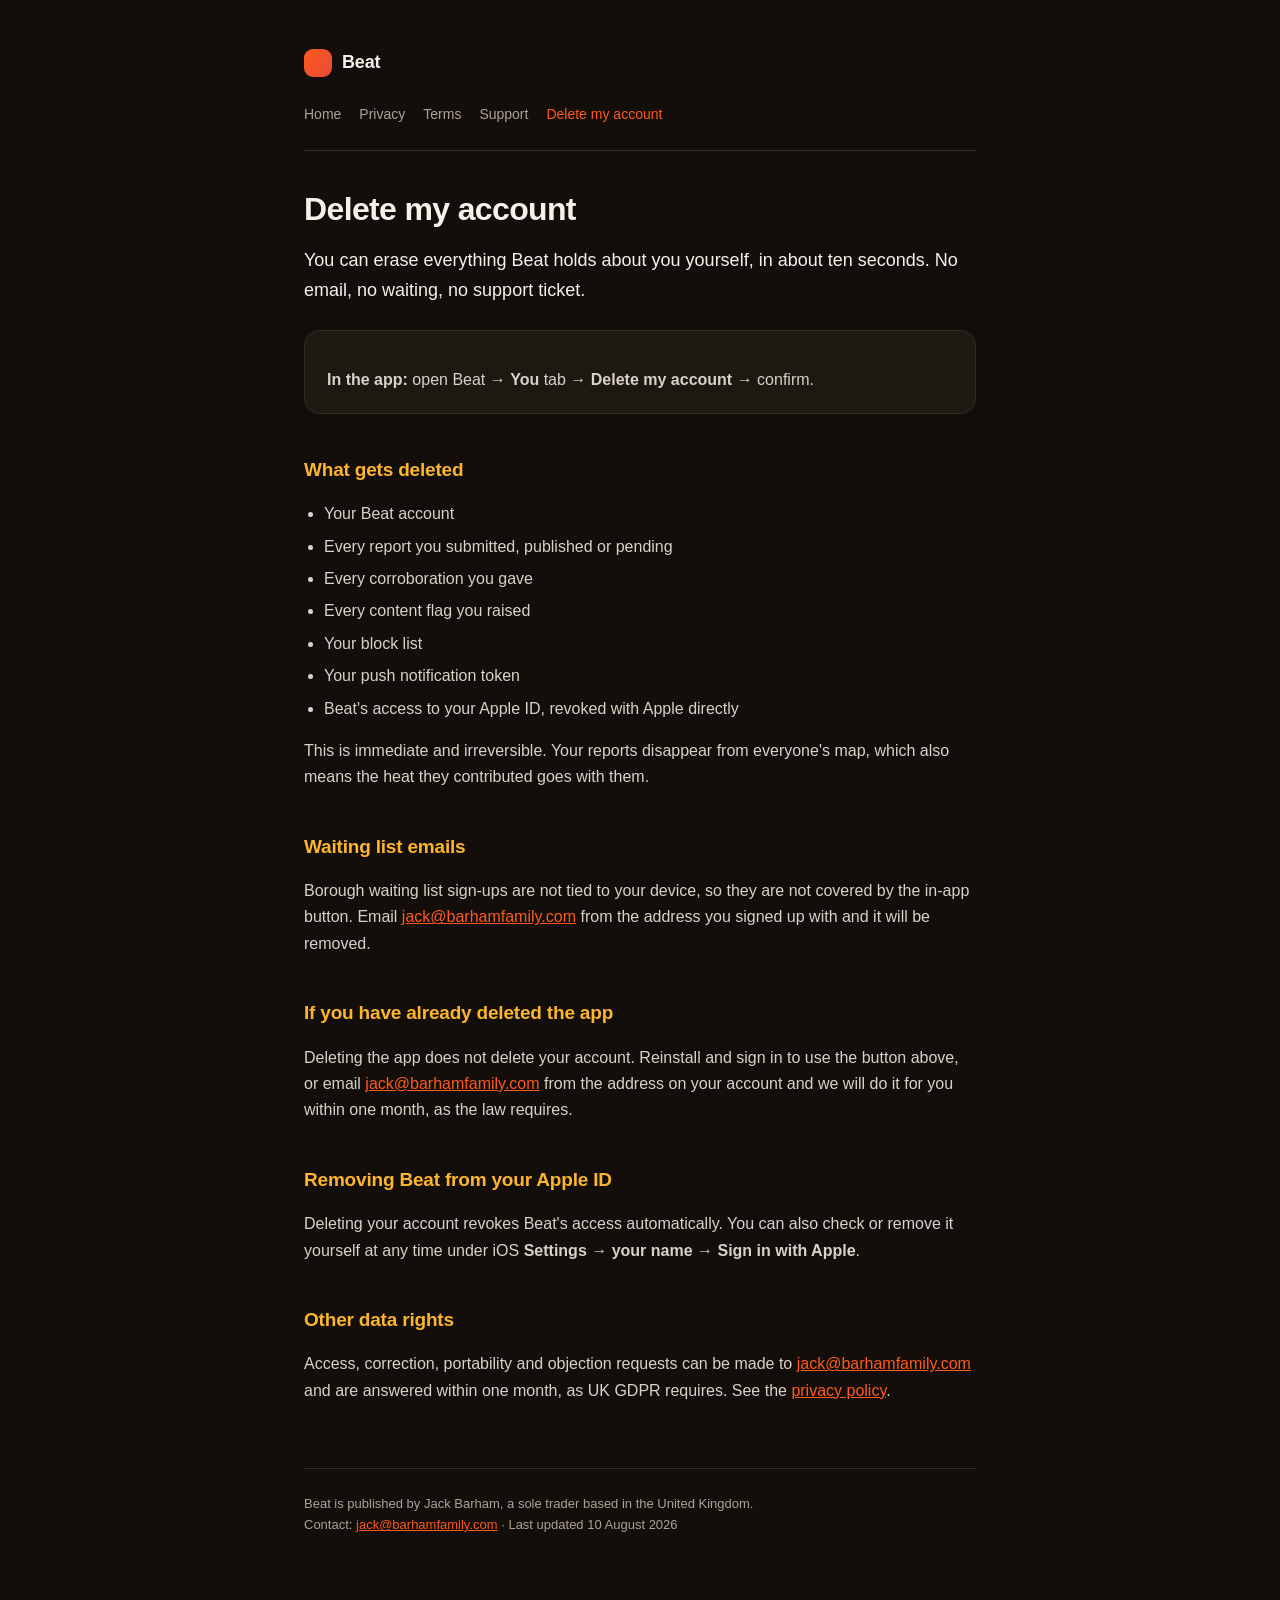
==== delete-my-data.html @ a158f7f3 "Beat legal and support pages" ====
<!doctype html>
<html lang="en-GB">
<head>
<meta charset="utf-8">
<meta name="viewport" content="width=device-width,initial-scale=1">
<title>Delete my data &mdash; Beat</title>
<meta name="description" content="How to delete everything Beat holds about you.">
<link rel="stylesheet" href="style.css">
</head>
<body>
<div class="wrap">
<header>
  <a class="brand" href="index.html"><span class="mark"></span><strong>Beat</strong></a>
  <nav><a href="index.html">Home</a><a href="privacy.html">Privacy</a><a href="terms.html">Terms</a><a href="support.html">Support</a><a href="delete-my-data.html" class="on">Delete my account</a></nav>
</header>

<h1>Delete my account</h1>
<p class="lede">You can erase everything Beat holds about you yourself, in about ten seconds. No email, no waiting, no support ticket.</p>

<div class="card">
  <p><strong>In the app:</strong> open Beat &rarr; <strong>You</strong> tab &rarr; <strong>Delete my account</strong> &rarr; confirm.</p>
</div>

<h2>What gets deleted</h2>
<ul>
  <li>Your Beat account</li>
  <li>Every report you submitted, published or pending</li>
  <li>Every corroboration you gave</li>
  <li>Every content flag you raised</li>
  <li>Your block list</li>
  <li>Your push notification token</li>
  <li>Beat's access to your Apple ID, revoked with Apple directly</li>
</ul>

<p>This is immediate and irreversible. Your reports disappear from everyone's map, which also means the heat they contributed goes with them.</p>

<h2>Waiting list emails</h2>
<p>Borough waiting list sign-ups are not tied to your device, so they are not covered by the in-app button. Email <a href="mailto:jack@barhamfamily.com">jack@barhamfamily.com</a> from the address you signed up with and it will be removed.</p>

<h2>If you have already deleted the app</h2>
<p>Deleting the app does not delete your account. Reinstall and sign in to use the button above, or email <a href="mailto:jack@barhamfamily.com">jack@barhamfamily.com</a> from the address on your account and we will do it for you within one month, as the law requires.</p>

<h2>Removing Beat from your Apple ID</h2>
<p>Deleting your account revokes Beat's access automatically. You can also check or remove it yourself at any time under iOS <strong>Settings &rarr; your name &rarr; Sign in with Apple</strong>.</p>

<h2>Other data rights</h2>
<p>Access, correction, portability and objection requests can be made to <a href="mailto:jack@barhamfamily.com">jack@barhamfamily.com</a> and are answered within one month, as UK GDPR requires. See the <a href="privacy.html">privacy policy</a>.</p>

<footer>
  Beat is published by Jack Barham, a sole trader based in the United Kingdom.<br>
  Contact: <a href="mailto:jack@barhamfamily.com">jack@barhamfamily.com</a> &middot; Last updated 10 August 2026
</footer>
</div>
</body>
</html>
---- style.css ----
:root{--bg:#130e0a;--surface:#1e1813;--fg:#f6f1e9;--muted:#aca397;--ember:#fe5a1d;--ember-soft:#fcb52c;--border:#332c27}
*{box-sizing:border-box}
body{margin:0;background:var(--bg);color:var(--fg);font:16px/1.65 -apple-system,BlinkMacSystemFont,"Segoe UI",Helvetica,Arial,sans-serif;-webkit-font-smoothing:antialiased}
.wrap{max-width:720px;margin:0 auto;padding:48px 24px 96px}
header{border-bottom:1px solid var(--border);padding-bottom:24px;margin-bottom:40px}
.brand{display:inline-flex;align-items:center;gap:10px;text-decoration:none;color:var(--fg)}
.mark{width:28px;height:28px;border-radius:9px;background:linear-gradient(135deg,var(--ember),#e94937)}
.brand strong{font-size:18px;letter-spacing:-.01em}
nav{margin-top:18px;display:flex;flex-wrap:wrap;gap:18px}
nav a{color:var(--muted);text-decoration:none;font-size:14px}
nav a:hover,nav a.on{color:var(--ember)}
h1{font-size:32px;line-height:1.15;letter-spacing:-.02em;margin:0 0 8px}
h2{font-size:19px;margin:40px 0 10px;color:var(--ember-soft);letter-spacing:-.01em}
h3{font-size:16px;margin:26px 0 6px}
p,li{color:#d9d2c8}
.lede{font-size:18px;color:var(--fg)}
.meta{color:var(--muted);font-size:13px;margin:0 0 32px}
a{color:var(--ember)}
ul{padding-left:20px}
li{margin:6px 0}
.card{background:var(--surface);border:1px solid var(--border);border-radius:16px;padding:20px 22px;margin:24px 0}
.card p:last-child{margin-bottom:0}
.warn{border-color:rgba(254,90,29,.4);background:#2b1a12}
table{width:100%;border-collapse:collapse;margin:16px 0;font-size:14px}
th,td{text-align:left;padding:10px 12px;border-bottom:1px solid var(--border);vertical-align:top}
th{color:var(--ember-soft);font-weight:600}
footer{margin-top:64px;padding-top:24px;border-top:1px solid var(--border);color:var(--muted);font-size:13px}
code{background:var(--surface);padding:2px 6px;border-radius:5px;font-size:14px}
.btn{display:inline-block;background:var(--ember);color:#fff;text-decoration:none;padding:12px 20px;border-radius:999px;font-weight:600;font-size:15px;margin-top:8px}
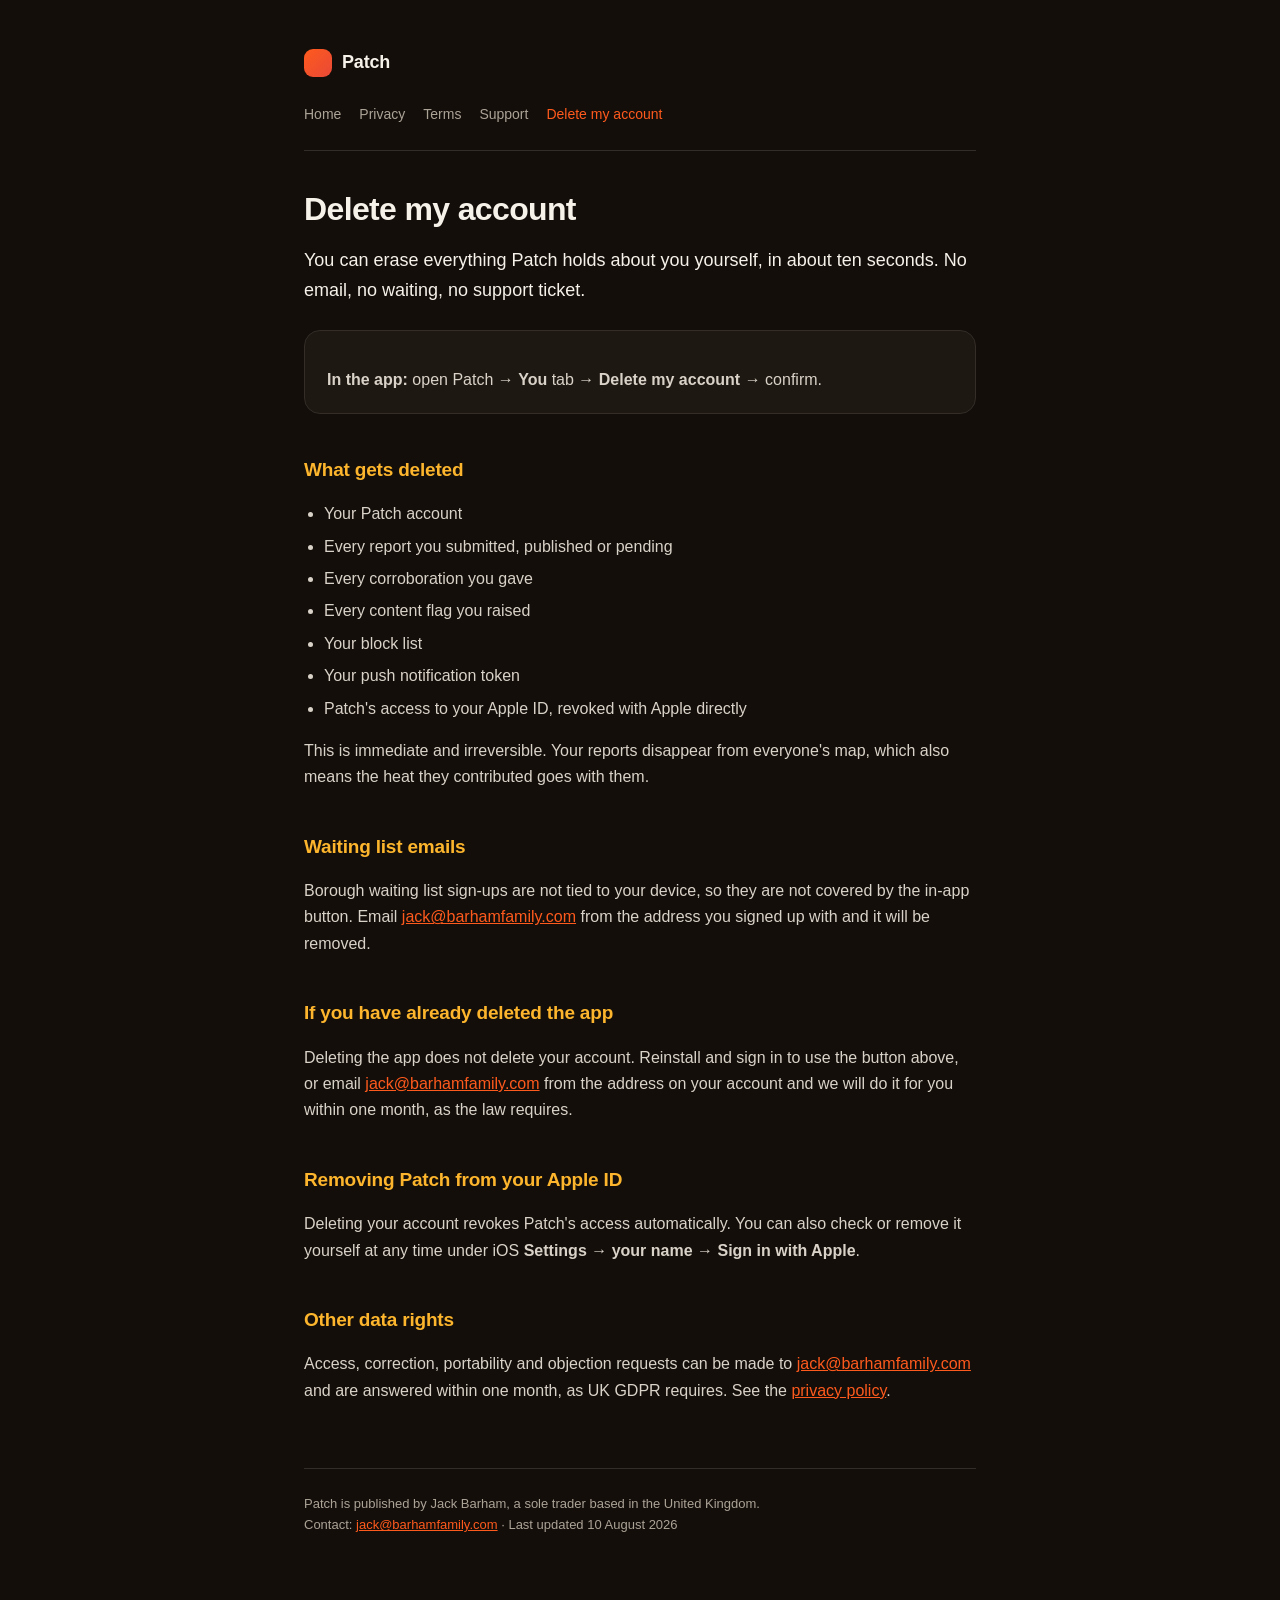
==== commit 93c0799d: "Rename to Patch; add postcodes.io disclosure to privacy policy" ====
--- a/delete-my-data.html
+++ b/delete-my-data.html
@@ -3,33 +3,33 @@
 <head>
 <meta charset="utf-8">
 <meta name="viewport" content="width=device-width,initial-scale=1">
-<title>Delete my data &mdash; Beat</title>
-<meta name="description" content="How to delete everything Beat holds about you.">
+<title>Delete my account &mdash; Patch</title>
+<meta name="description" content="How to delete everything Patch holds about you.">
 <link rel="stylesheet" href="style.css">
 </head>
 <body>
 <div class="wrap">
 <header>
-  <a class="brand" href="index.html"><span class="mark"></span><strong>Beat</strong></a>
+  <a class="brand" href="index.html"><span class="mark"></span><strong>Patch</strong></a>
   <nav><a href="index.html">Home</a><a href="privacy.html">Privacy</a><a href="terms.html">Terms</a><a href="support.html">Support</a><a href="delete-my-data.html" class="on">Delete my account</a></nav>
 </header>
 
 <h1>Delete my account</h1>
-<p class="lede">You can erase everything Beat holds about you yourself, in about ten seconds. No email, no waiting, no support ticket.</p>
+<p class="lede">You can erase everything Patch holds about you yourself, in about ten seconds. No email, no waiting, no support ticket.</p>
 
 <div class="card">
-  <p><strong>In the app:</strong> open Beat &rarr; <strong>You</strong> tab &rarr; <strong>Delete my account</strong> &rarr; confirm.</p>
+  <p><strong>In the app:</strong> open Patch &rarr; <strong>You</strong> tab &rarr; <strong>Delete my account</strong> &rarr; confirm.</p>
 </div>
 
 <h2>What gets deleted</h2>
 <ul>
-  <li>Your Beat account</li>
+  <li>Your Patch account</li>
   <li>Every report you submitted, published or pending</li>
   <li>Every corroboration you gave</li>
   <li>Every content flag you raised</li>
   <li>Your block list</li>
   <li>Your push notification token</li>
-  <li>Beat's access to your Apple ID, revoked with Apple directly</li>
+  <li>Patch's access to your Apple ID, revoked with Apple directly</li>
 </ul>
 
 <p>This is immediate and irreversible. Your reports disappear from everyone's map, which also means the heat they contributed goes with them.</p>
@@ -40,14 +40,14 @@
 <h2>If you have already deleted the app</h2>
 <p>Deleting the app does not delete your account. Reinstall and sign in to use the button above, or email <a href="mailto:jack@barhamfamily.com">jack@barhamfamily.com</a> from the address on your account and we will do it for you within one month, as the law requires.</p>
 
-<h2>Removing Beat from your Apple ID</h2>
-<p>Deleting your account revokes Beat's access automatically. You can also check or remove it yourself at any time under iOS <strong>Settings &rarr; your name &rarr; Sign in with Apple</strong>.</p>
+<h2>Removing Patch from your Apple ID</h2>
+<p>Deleting your account revokes Patch's access automatically. You can also check or remove it yourself at any time under iOS <strong>Settings &rarr; your name &rarr; Sign in with Apple</strong>.</p>
 
 <h2>Other data rights</h2>
 <p>Access, correction, portability and objection requests can be made to <a href="mailto:jack@barhamfamily.com">jack@barhamfamily.com</a> and are answered within one month, as UK GDPR requires. See the <a href="privacy.html">privacy policy</a>.</p>
 
 <footer>
-  Beat is published by Jack Barham, a sole trader based in the United Kingdom.<br>
+  Patch is published by Jack Barham, a sole trader based in the United Kingdom.<br>
   Contact: <a href="mailto:jack@barhamfamily.com">jack@barhamfamily.com</a> &middot; Last updated 10 August 2026
 </footer>
 </div>
--- a/style.css
+++ b/style.css
@@ -27,3 +27,12 @@
 footer{margin-top:64px;padding-top:24px;border-top:1px solid var(--border);color:var(--muted);font-size:13px}
 code{background:var(--surface);padding:2px 6px;border-radius:5px;font-size:14px}
 .btn{display:inline-block;background:var(--ember);color:#fff;text-decoration:none;padding:12px 20px;border-radius:999px;font-weight:600;font-size:15px;margin-top:8px}
+
+/* Strapline under the wordmark on the home page. Muted on purpose: the name
+   carries the page, this only says what the name means. */
+.strap {
+  margin: -.4rem 0 1.4rem;
+  font-size: .95rem;
+  letter-spacing: .01em;
+  color: var(--muted, #8e8e96);
+}
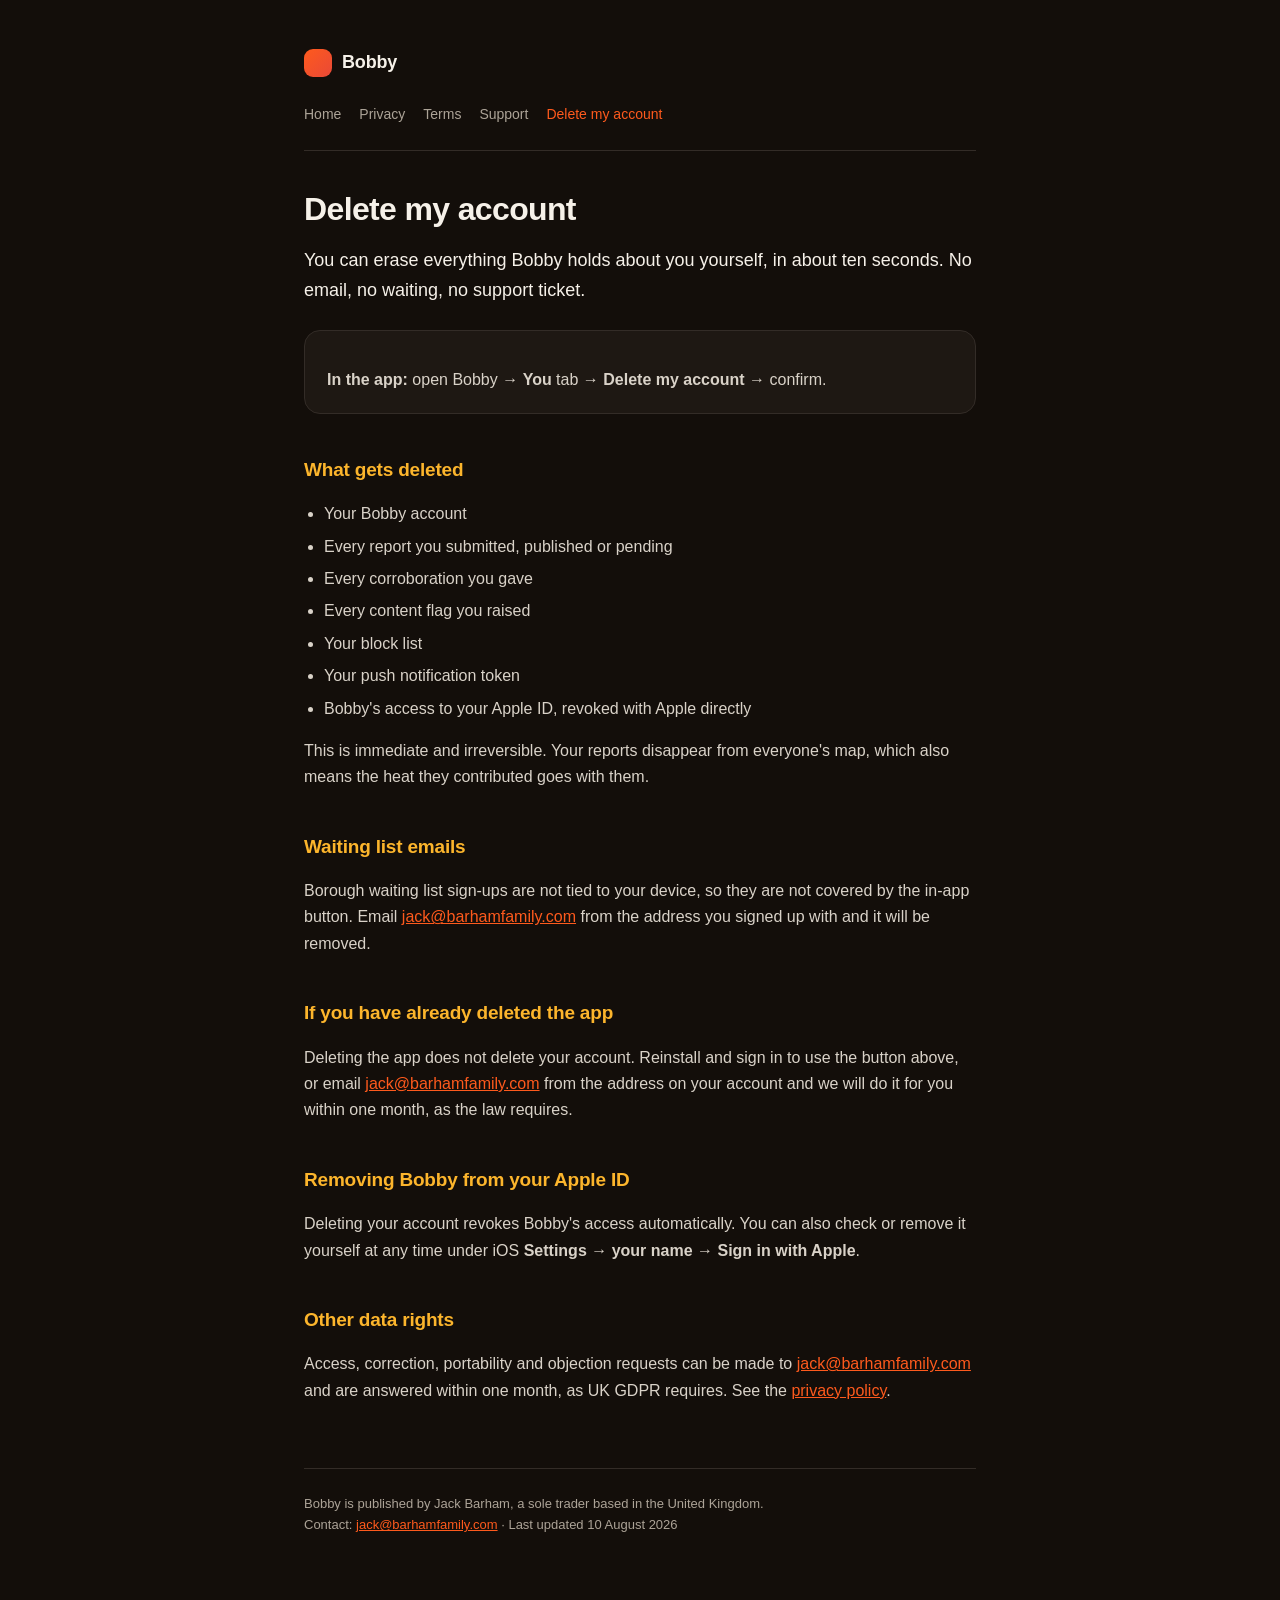
==== commit 4e392c53: "Rename to Patch; add postcodes.io disclosure to privacy policy" ====
--- a/delete-my-data.html
+++ b/delete-my-data.html
@@ -3,33 +3,33 @@
 <head>
 <meta charset="utf-8">
 <meta name="viewport" content="width=device-width,initial-scale=1">
-<title>Delete my account &mdash; Patch</title>
-<meta name="description" content="How to delete everything Patch holds about you.">
+<title>Delete my account &mdash; Bobby</title>
+<meta name="description" content="How to delete everything Bobby holds about you.">
 <link rel="stylesheet" href="style.css">
 </head>
 <body>
 <div class="wrap">
 <header>
-  <a class="brand" href="index.html"><span class="mark"></span><strong>Patch</strong></a>
+  <a class="brand" href="index.html"><span class="mark"></span><strong>Bobby</strong></a>
   <nav><a href="index.html">Home</a><a href="privacy.html">Privacy</a><a href="terms.html">Terms</a><a href="support.html">Support</a><a href="delete-my-data.html" class="on">Delete my account</a></nav>
 </header>
 
 <h1>Delete my account</h1>
-<p class="lede">You can erase everything Patch holds about you yourself, in about ten seconds. No email, no waiting, no support ticket.</p>
+<p class="lede">You can erase everything Bobby holds about you yourself, in about ten seconds. No email, no waiting, no support ticket.</p>
 
 <div class="card">
-  <p><strong>In the app:</strong> open Patch &rarr; <strong>You</strong> tab &rarr; <strong>Delete my account</strong> &rarr; confirm.</p>
+  <p><strong>In the app:</strong> open Bobby &rarr; <strong>You</strong> tab &rarr; <strong>Delete my account</strong> &rarr; confirm.</p>
 </div>
 
 <h2>What gets deleted</h2>
 <ul>
-  <li>Your Patch account</li>
+  <li>Your Bobby account</li>
   <li>Every report you submitted, published or pending</li>
   <li>Every corroboration you gave</li>
   <li>Every content flag you raised</li>
   <li>Your block list</li>
   <li>Your push notification token</li>
-  <li>Patch's access to your Apple ID, revoked with Apple directly</li>
+  <li>Bobby's access to your Apple ID, revoked with Apple directly</li>
 </ul>
 
 <p>This is immediate and irreversible. Your reports disappear from everyone's map, which also means the heat they contributed goes with them.</p>
@@ -40,14 +40,14 @@
 <h2>If you have already deleted the app</h2>
 <p>Deleting the app does not delete your account. Reinstall and sign in to use the button above, or email <a href="mailto:jack@barhamfamily.com">jack@barhamfamily.com</a> from the address on your account and we will do it for you within one month, as the law requires.</p>
 
-<h2>Removing Patch from your Apple ID</h2>
-<p>Deleting your account revokes Patch's access automatically. You can also check or remove it yourself at any time under iOS <strong>Settings &rarr; your name &rarr; Sign in with Apple</strong>.</p>
+<h2>Removing Bobby from your Apple ID</h2>
+<p>Deleting your account revokes Bobby's access automatically. You can also check or remove it yourself at any time under iOS <strong>Settings &rarr; your name &rarr; Sign in with Apple</strong>.</p>
 
 <h2>Other data rights</h2>
 <p>Access, correction, portability and objection requests can be made to <a href="mailto:jack@barhamfamily.com">jack@barhamfamily.com</a> and are answered within one month, as UK GDPR requires. See the <a href="privacy.html">privacy policy</a>.</p>
 
 <footer>
-  Patch is published by Jack Barham, a sole trader based in the United Kingdom.<br>
+  Bobby is published by Jack Barham, a sole trader based in the United Kingdom.<br>
   Contact: <a href="mailto:jack@barhamfamily.com">jack@barhamfamily.com</a> &middot; Last updated 10 August 2026
 </footer>
 </div>
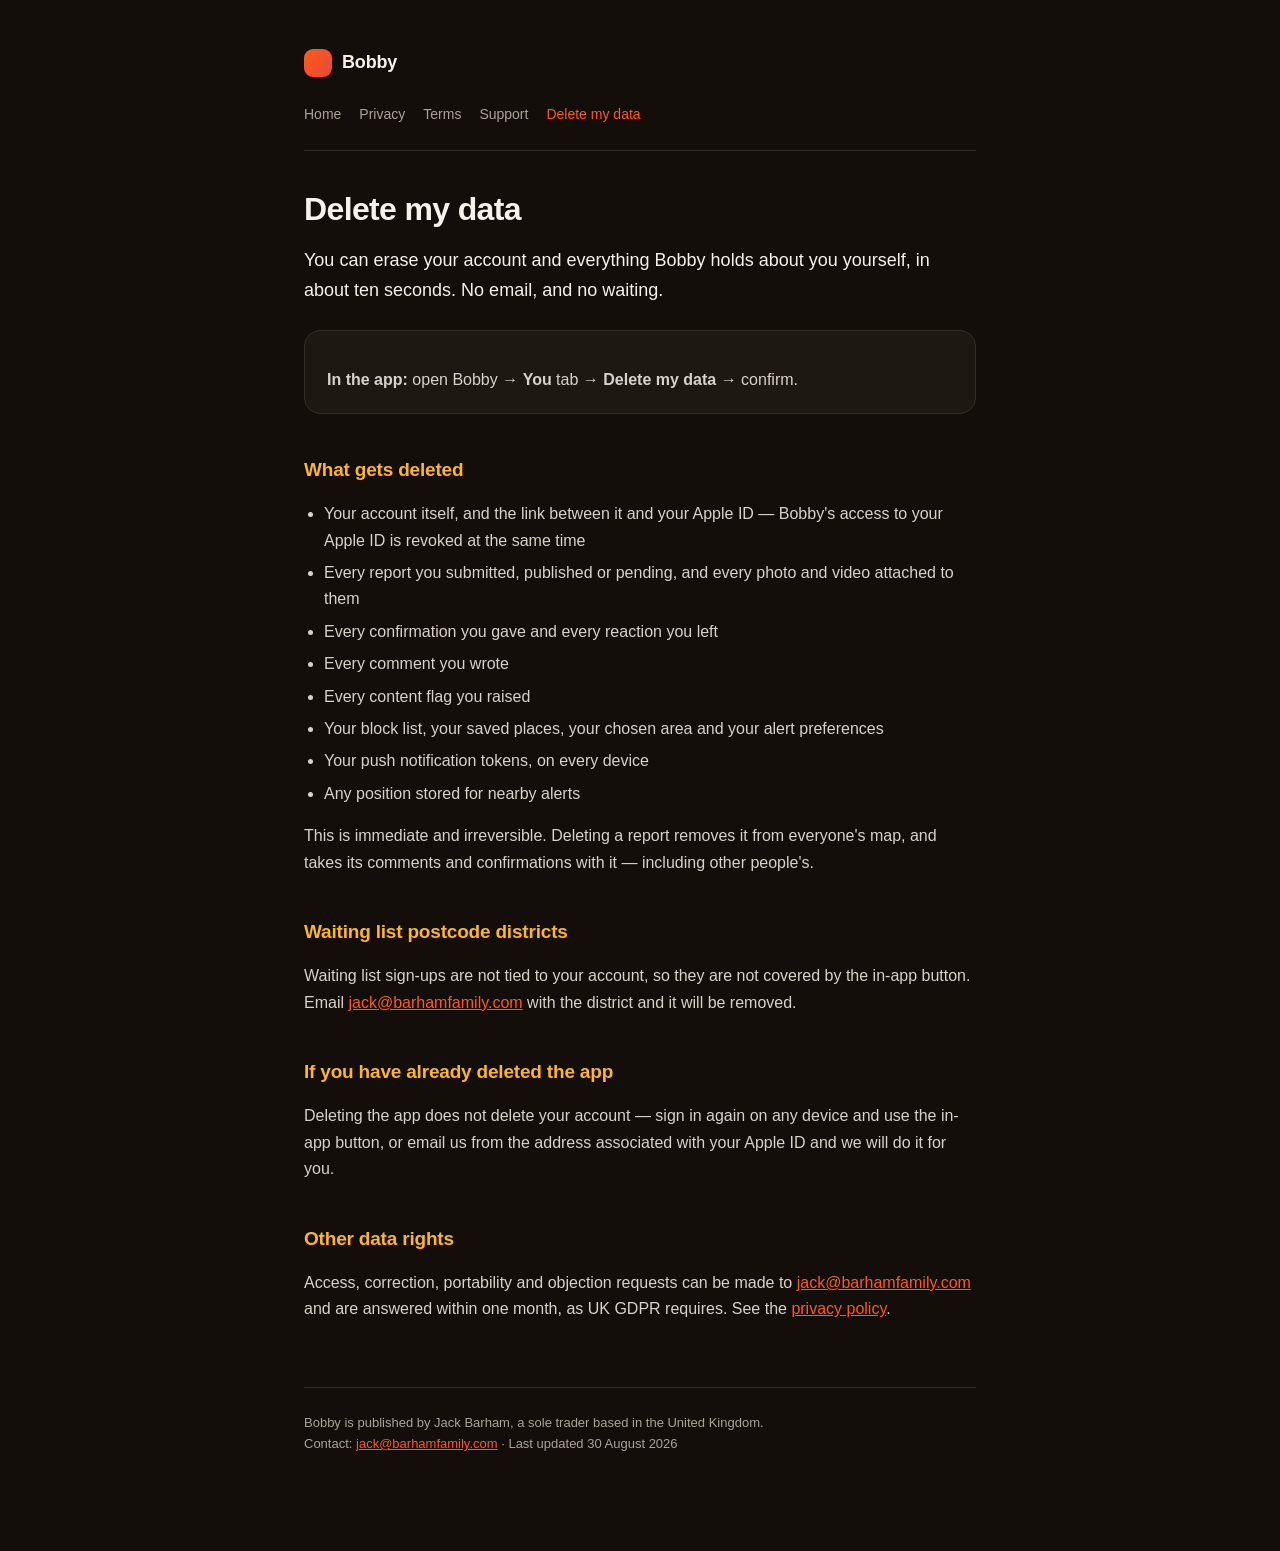
==== commit 1d4490b6: "Bobby, not Beat: the pages catch up with the app Four statements had become false — the app name, th" ====
--- a/delete-my-data.html
+++ b/delete-my-data.html
@@ -3,52 +3,50 @@
 <head>
 <meta charset="utf-8">
 <meta name="viewport" content="width=device-width,initial-scale=1">
-<title>Delete my account &mdash; Bobby</title>
-<meta name="description" content="How to delete everything Bobby holds about you.">
+<title>Delete my data &mdash; Bobby</title>
+<meta name="description" content="How to delete your Bobby account and everything it holds about you.">
 <link rel="stylesheet" href="style.css">
 </head>
 <body>
 <div class="wrap">
 <header>
   <a class="brand" href="index.html"><span class="mark"></span><strong>Bobby</strong></a>
-  <nav><a href="index.html">Home</a><a href="privacy.html">Privacy</a><a href="terms.html">Terms</a><a href="support.html">Support</a><a href="delete-my-data.html" class="on">Delete my account</a></nav>
+  <nav><a href="index.html">Home</a><a href="privacy.html">Privacy</a><a href="terms.html">Terms</a><a href="support.html">Support</a><a href="delete-my-data.html" class="on">Delete my data</a></nav>
 </header>
 
-<h1>Delete my account</h1>
-<p class="lede">You can erase everything Bobby holds about you yourself, in about ten seconds. No email, no waiting, no support ticket.</p>
+<h1>Delete my data</h1>
+<p class="lede">You can erase your account and everything Bobby holds about you yourself, in about ten seconds. No email, and no waiting.</p>
 
 <div class="card">
-  <p><strong>In the app:</strong> open Bobby &rarr; <strong>You</strong> tab &rarr; <strong>Delete my account</strong> &rarr; confirm.</p>
+  <p><strong>In the app:</strong> open Bobby &rarr; <strong>You</strong> tab &rarr; <strong>Delete my data</strong> &rarr; confirm.</p>
 </div>
 
 <h2>What gets deleted</h2>
 <ul>
-  <li>Your Bobby account</li>
-  <li>Every report you submitted, published or pending</li>
-  <li>Every corroboration you gave</li>
+  <li>Your account itself, and the link between it and your Apple ID &mdash; Bobby's access to your Apple ID is revoked at the same time</li>
+  <li>Every report you submitted, published or pending, and every photo and video attached to them</li>
+  <li>Every confirmation you gave and every reaction you left</li>
+  <li>Every comment you wrote</li>
   <li>Every content flag you raised</li>
-  <li>Your block list</li>
-  <li>Your push notification token</li>
-  <li>Bobby's access to your Apple ID, revoked with Apple directly</li>
+  <li>Your block list, your saved places, your chosen area and your alert preferences</li>
+  <li>Your push notification tokens, on every device</li>
+  <li>Any position stored for nearby alerts</li>
 </ul>
 
-<p>This is immediate and irreversible. Your reports disappear from everyone's map, which also means the heat they contributed goes with them.</p>
+<p>This is immediate and irreversible. Deleting a report removes it from everyone's map, and takes its comments and confirmations with it &mdash; including other people's.</p>
 
-<h2>Waiting list emails</h2>
-<p>Borough waiting list sign-ups are not tied to your device, so they are not covered by the in-app button. Email <a href="mailto:jack@barhamfamily.com">jack@barhamfamily.com</a> from the address you signed up with and it will be removed.</p>
+<h2>Waiting list postcode districts</h2>
+<p>Waiting list sign-ups are not tied to your account, so they are not covered by the in-app button. Email <a href="mailto:jack@barhamfamily.com">jack@barhamfamily.com</a> with the district and it will be removed.</p>
 
 <h2>If you have already deleted the app</h2>
-<p>Deleting the app does not delete your account. Reinstall and sign in to use the button above, or email <a href="mailto:jack@barhamfamily.com">jack@barhamfamily.com</a> from the address on your account and we will do it for you within one month, as the law requires.</p>
-
-<h2>Removing Bobby from your Apple ID</h2>
-<p>Deleting your account revokes Bobby's access automatically. You can also check or remove it yourself at any time under iOS <strong>Settings &rarr; your name &rarr; Sign in with Apple</strong>.</p>
+<p>Deleting the app does not delete your account &mdash; sign in again on any device and use the in-app button, or email us from the address associated with your Apple ID and we will do it for you.</p>
 
 <h2>Other data rights</h2>
 <p>Access, correction, portability and objection requests can be made to <a href="mailto:jack@barhamfamily.com">jack@barhamfamily.com</a> and are answered within one month, as UK GDPR requires. See the <a href="privacy.html">privacy policy</a>.</p>
 
 <footer>
   Bobby is published by Jack Barham, a sole trader based in the United Kingdom.<br>
-  Contact: <a href="mailto:jack@barhamfamily.com">jack@barhamfamily.com</a> &middot; Last updated 10 August 2026
+  Contact: <a href="mailto:jack@barhamfamily.com">jack@barhamfamily.com</a> &middot; Last updated 30 August 2026
 </footer>
 </div>
 </body>
--- a/style.css
+++ b/style.css
@@ -27,12 +27,3 @@
 footer{margin-top:64px;padding-top:24px;border-top:1px solid var(--border);color:var(--muted);font-size:13px}
 code{background:var(--surface);padding:2px 6px;border-radius:5px;font-size:14px}
 .btn{display:inline-block;background:var(--ember);color:#fff;text-decoration:none;padding:12px 20px;border-radius:999px;font-weight:600;font-size:15px;margin-top:8px}
-
-/* Strapline under the wordmark on the home page. Muted on purpose: the name
-   carries the page, this only says what the name means. */
-.strap {
-  margin: -.4rem 0 1.4rem;
-  font-size: .95rem;
-  letter-spacing: .01em;
-  color: var(--muted, #8e8e96);
-}
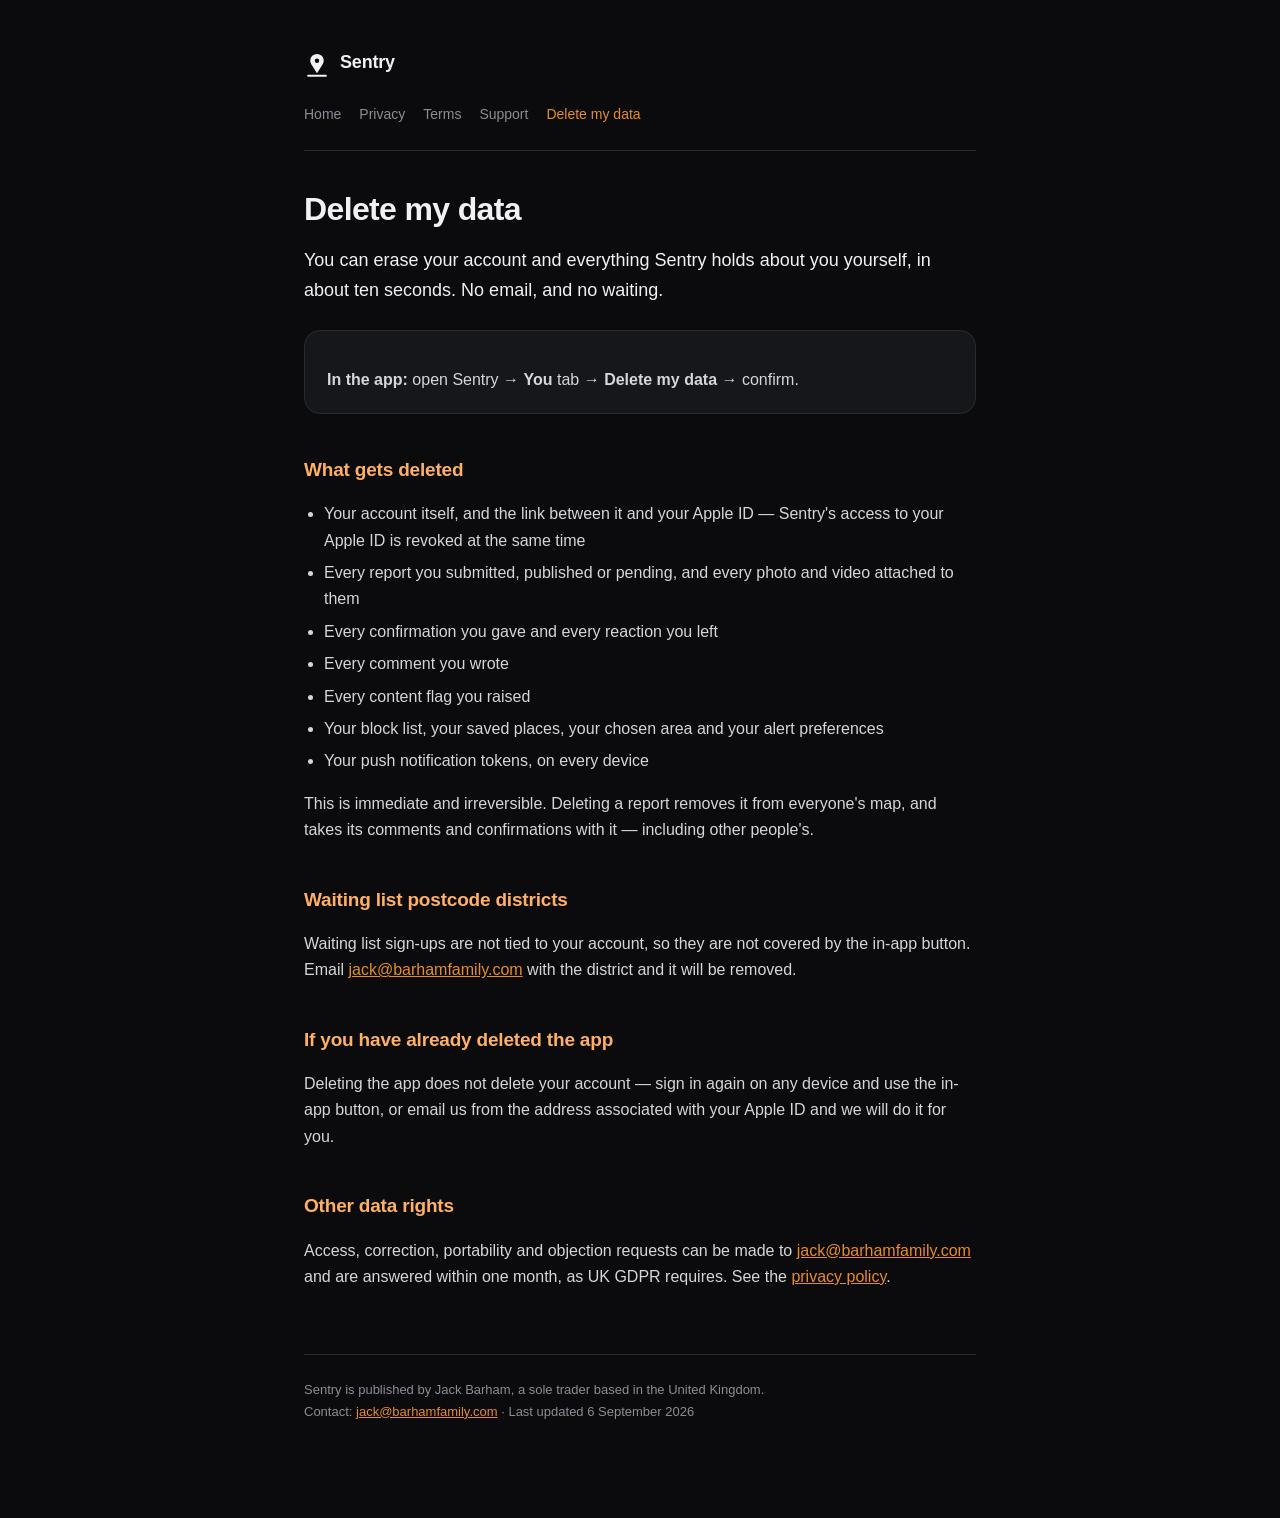
==== commit 3b08c671: "The site says Sentry Regenerated from _gensite.py, which is the source of truth for this folder - t" ====
--- a/delete-my-data.html
+++ b/delete-my-data.html
@@ -3,34 +3,33 @@
 <head>
 <meta charset="utf-8">
 <meta name="viewport" content="width=device-width,initial-scale=1">
-<title>Delete my data &mdash; Bobby</title>
-<meta name="description" content="How to delete your Bobby account and everything it holds about you.">
+<title>Delete my data &mdash; Sentry</title>
+<meta name="description" content="How to delete your Sentry account and everything it holds about you.">
 <link rel="stylesheet" href="style.css">
 </head>
 <body>
 <div class="wrap">
 <header>
-  <a class="brand" href="index.html"><span class="mark"></span><strong>Bobby</strong></a>
+  <a class="brand" href="index.html"><span class="mark"></span><strong>Sentry</strong></a>
   <nav><a href="index.html">Home</a><a href="privacy.html">Privacy</a><a href="terms.html">Terms</a><a href="support.html">Support</a><a href="delete-my-data.html" class="on">Delete my data</a></nav>
 </header>
 
 <h1>Delete my data</h1>
-<p class="lede">You can erase your account and everything Bobby holds about you yourself, in about ten seconds. No email, and no waiting.</p>
+<p class="lede">You can erase your account and everything Sentry holds about you yourself, in about ten seconds. No email, and no waiting.</p>
 
 <div class="card">
-  <p><strong>In the app:</strong> open Bobby &rarr; <strong>You</strong> tab &rarr; <strong>Delete my data</strong> &rarr; confirm.</p>
+  <p><strong>In the app:</strong> open Sentry &rarr; <strong>You</strong> tab &rarr; <strong>Delete my data</strong> &rarr; confirm.</p>
 </div>
 
 <h2>What gets deleted</h2>
 <ul>
-  <li>Your account itself, and the link between it and your Apple ID &mdash; Bobby's access to your Apple ID is revoked at the same time</li>
+  <li>Your account itself, and the link between it and your Apple ID &mdash; Sentry's access to your Apple ID is revoked at the same time</li>
   <li>Every report you submitted, published or pending, and every photo and video attached to them</li>
   <li>Every confirmation you gave and every reaction you left</li>
   <li>Every comment you wrote</li>
   <li>Every content flag you raised</li>
   <li>Your block list, your saved places, your chosen area and your alert preferences</li>
   <li>Your push notification tokens, on every device</li>
-  <li>Any position stored for nearby alerts</li>
 </ul>
 
 <p>This is immediate and irreversible. Deleting a report removes it from everyone's map, and takes its comments and confirmations with it &mdash; including other people's.</p>
@@ -45,8 +44,8 @@
 <p>Access, correction, portability and objection requests can be made to <a href="mailto:jack@barhamfamily.com">jack@barhamfamily.com</a> and are answered within one month, as UK GDPR requires. See the <a href="privacy.html">privacy policy</a>.</p>
 
 <footer>
-  Bobby is published by Jack Barham, a sole trader based in the United Kingdom.<br>
-  Contact: <a href="mailto:jack@barhamfamily.com">jack@barhamfamily.com</a> &middot; Last updated 30 August 2026
+  Sentry is published by Jack Barham, a sole trader based in the United Kingdom.<br>
+  Contact: <a href="mailto:jack@barhamfamily.com">jack@barhamfamily.com</a> &middot; Last updated 6 September 2026
 </footer>
 </div>
 </body>
--- a/style.css
+++ b/style.css
@@ -1,10 +1,10 @@
-:root{--bg:#130e0a;--surface:#1e1813;--fg:#f6f1e9;--muted:#aca397;--ember:#fe5a1d;--ember-soft:#fcb52c;--border:#332c27}
+:root{--bg:#0B0B0D;--surface:#16171A;--fg:#F1F1F4;--muted:#8B8D95;--ember:#E68C2C;--ember-soft:#FFB066;--border:#2A2B30}
 *{box-sizing:border-box}
 body{margin:0;background:var(--bg);color:var(--fg);font:16px/1.65 -apple-system,BlinkMacSystemFont,"Segoe UI",Helvetica,Arial,sans-serif;-webkit-font-smoothing:antialiased}
 .wrap{max-width:720px;margin:0 auto;padding:48px 24px 96px}
 header{border-bottom:1px solid var(--border);padding-bottom:24px;margin-bottom:40px}
 .brand{display:inline-flex;align-items:center;gap:10px;text-decoration:none;color:var(--fg)}
-.mark{width:28px;height:28px;border-radius:9px;background:linear-gradient(135deg,var(--ember),#e94937)}
+.mark{width:26px;height:28px;background:url("data:image/svg+xml,%3Csvg%20xmlns%3D%22http%3A%2F%2Fwww.w3.org%2F2000%2Fsvg%22%20viewBox%3D%220%200%20100%20106%22%20fill%3D%22none%22%3E%3Cpath%20fill%3D%22%23F1F1F4%22%20fill-rule%3D%22evenodd%22%20d%3D%22M28.14%2058.08%20A26%2026%200%201%201%2071.86%2058.08%20L50%2092%20Z%20M50%2052.6%20a8.6%208.6%200%201%200%200-17.2%208.6%208.6%200%200%200%200%2017.2%20Z%22%2F%3E%3Crect%20fill%3D%22%23F1F1F4%22%20x%3D%2212%22%20y%3D%2298%22%20width%3D%2276%22%20height%3D%228%22%20rx%3D%224%22%2F%3E%3C%2Fsvg%3E") center/contain no-repeat}
 .brand strong{font-size:18px;letter-spacing:-.01em}
 nav{margin-top:18px;display:flex;flex-wrap:wrap;gap:18px}
 nav a{color:var(--muted);text-decoration:none;font-size:14px}
@@ -12,7 +12,7 @@
 h1{font-size:32px;line-height:1.15;letter-spacing:-.02em;margin:0 0 8px}
 h2{font-size:19px;margin:40px 0 10px;color:var(--ember-soft);letter-spacing:-.01em}
 h3{font-size:16px;margin:26px 0 6px}
-p,li{color:#d9d2c8}
+p,li{color:#D4D6DC}
 .lede{font-size:18px;color:var(--fg)}
 .meta{color:var(--muted);font-size:13px;margin:0 0 32px}
 a{color:var(--ember)}
@@ -20,7 +20,7 @@
 li{margin:6px 0}
 .card{background:var(--surface);border:1px solid var(--border);border-radius:16px;padding:20px 22px;margin:24px 0}
 .card p:last-child{margin-bottom:0}
-.warn{border-color:rgba(254,90,29,.4);background:#2b1a12}
+.warn{border-color:rgba(230,140,44,.4);background:#1E1712}
 table{width:100%;border-collapse:collapse;margin:16px 0;font-size:14px}
 th,td{text-align:left;padding:10px 12px;border-bottom:1px solid var(--border);vertical-align:top}
 th{color:var(--ember-soft);font-weight:600}
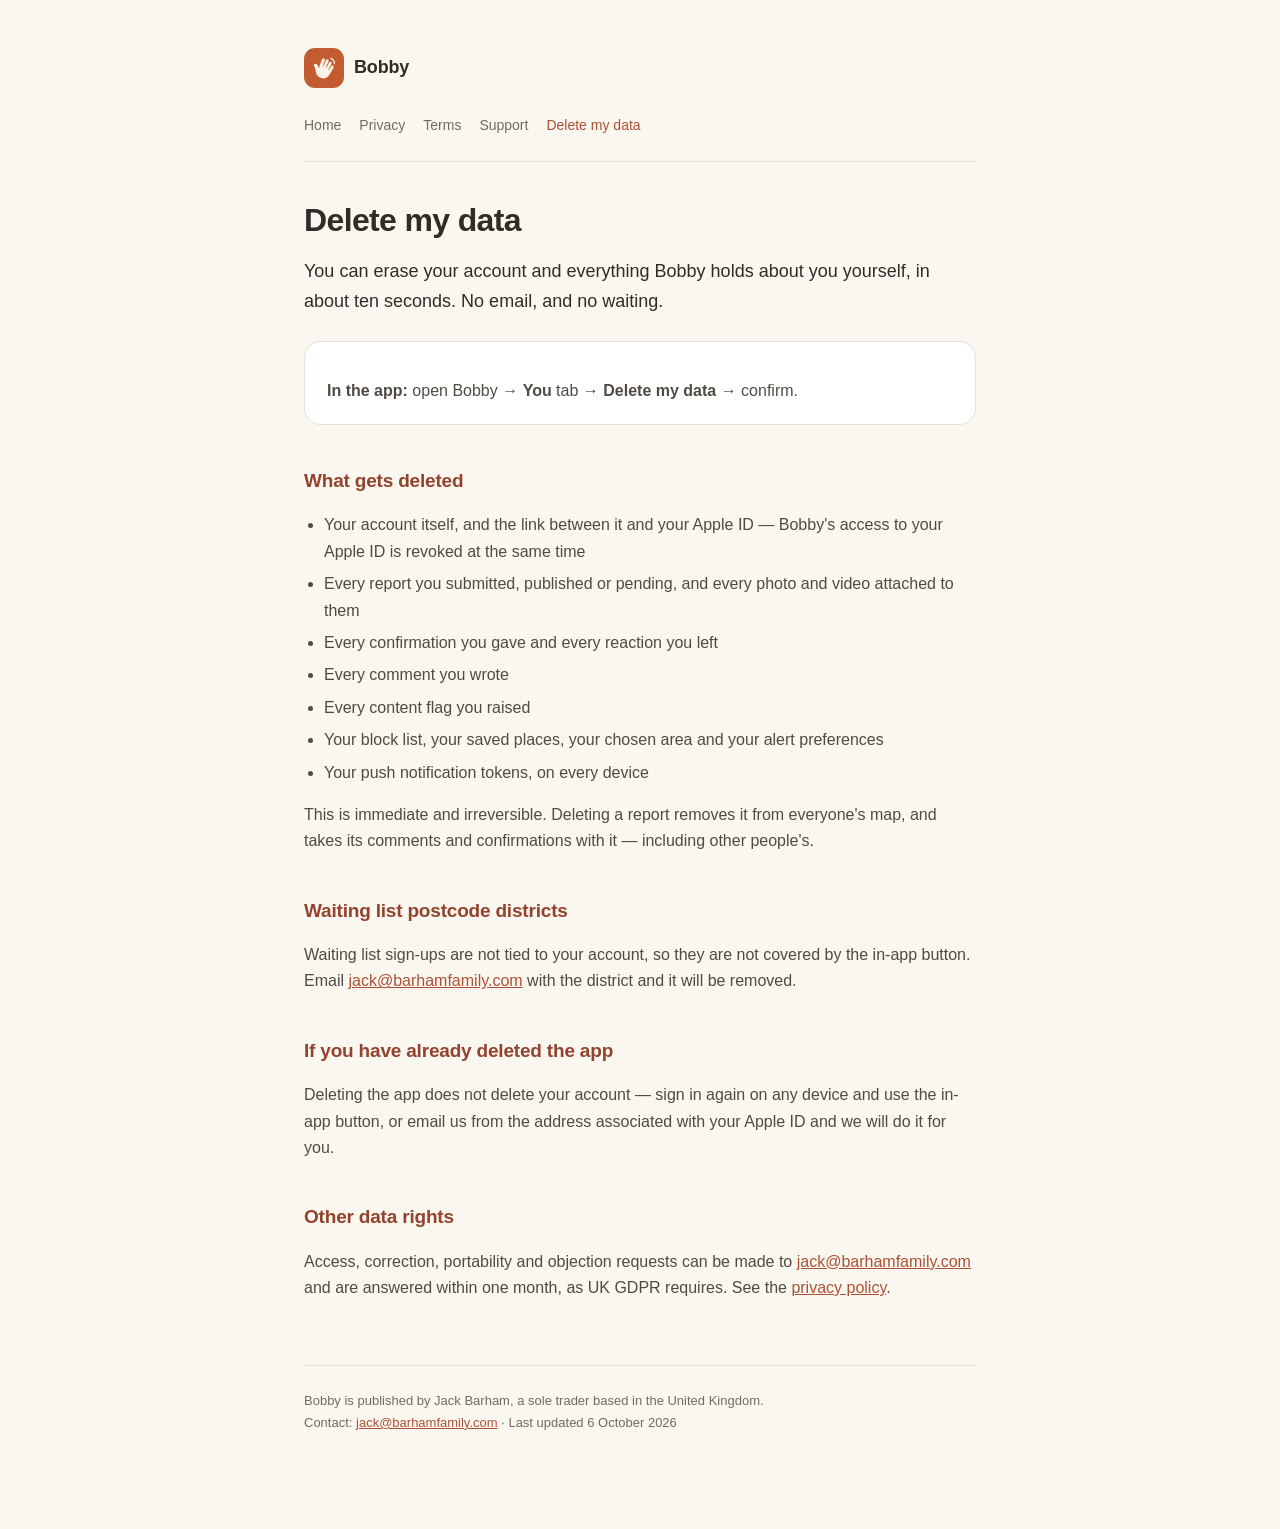
==== commit 5d425705: "Introduce Bobby neighbourhood branding and update native app privacy details" ====
--- a/delete-my-data.html
+++ b/delete-my-data.html
@@ -3,27 +3,27 @@
 <head>
 <meta charset="utf-8">
 <meta name="viewport" content="width=device-width,initial-scale=1">
-<title>Delete my data &mdash; Sentry</title>
-<meta name="description" content="How to delete your Sentry account and everything it holds about you.">
+<title>Delete my data &mdash; Bobby</title>
+<meta name="description" content="How to delete your Bobby account and everything it holds about you.">
 <link rel="stylesheet" href="style.css">
 </head>
 <body>
 <div class="wrap">
 <header>
-  <a class="brand" href="index.html"><span class="mark"></span><strong>Sentry</strong></a>
+  <a class="brand" href="index.html"><span class="mark"></span><strong>Bobby</strong></a>
   <nav><a href="index.html">Home</a><a href="privacy.html">Privacy</a><a href="terms.html">Terms</a><a href="support.html">Support</a><a href="delete-my-data.html" class="on">Delete my data</a></nav>
 </header>
 
 <h1>Delete my data</h1>
-<p class="lede">You can erase your account and everything Sentry holds about you yourself, in about ten seconds. No email, and no waiting.</p>
+<p class="lede">You can erase your account and everything Bobby holds about you yourself, in about ten seconds. No email, and no waiting.</p>
 
 <div class="card">
-  <p><strong>In the app:</strong> open Sentry &rarr; <strong>You</strong> tab &rarr; <strong>Delete my data</strong> &rarr; confirm.</p>
+  <p><strong>In the app:</strong> open Bobby &rarr; <strong>You</strong> tab &rarr; <strong>Delete my data</strong> &rarr; confirm.</p>
 </div>
 
 <h2>What gets deleted</h2>
 <ul>
-  <li>Your account itself, and the link between it and your Apple ID &mdash; Sentry's access to your Apple ID is revoked at the same time</li>
+  <li>Your account itself, and the link between it and your Apple ID &mdash; Bobby's access to your Apple ID is revoked at the same time</li>
   <li>Every report you submitted, published or pending, and every photo and video attached to them</li>
   <li>Every confirmation you gave and every reaction you left</li>
   <li>Every comment you wrote</li>
@@ -44,8 +44,8 @@
 <p>Access, correction, portability and objection requests can be made to <a href="mailto:jack@barhamfamily.com">jack@barhamfamily.com</a> and are answered within one month, as UK GDPR requires. See the <a href="privacy.html">privacy policy</a>.</p>
 
 <footer>
-  Sentry is published by Jack Barham, a sole trader based in the United Kingdom.<br>
-  Contact: <a href="mailto:jack@barhamfamily.com">jack@barhamfamily.com</a> &middot; Last updated 6 September 2026
+  Bobby is published by Jack Barham, a sole trader based in the United Kingdom.<br>
+  Contact: <a href="mailto:jack@barhamfamily.com">jack@barhamfamily.com</a> &middot; Last updated 6 October 2026
 </footer>
 </div>
 </body>
--- a/style.css
+++ b/style.css
@@ -1,10 +1,10 @@
-:root{--bg:#0B0B0D;--surface:#16171A;--fg:#F1F1F4;--muted:#8B8D95;--ember:#E68C2C;--ember-soft:#FFB066;--border:#2A2B30}
+:root{--bg:#FAF7F0;--surface:#FFFFFF;--fg:#302D27;--muted:#726B61;--ember:#AE5035;--ember-soft:#93432D;--border:#E6DFD3}
 *{box-sizing:border-box}
 body{margin:0;background:var(--bg);color:var(--fg);font:16px/1.65 -apple-system,BlinkMacSystemFont,"Segoe UI",Helvetica,Arial,sans-serif;-webkit-font-smoothing:antialiased}
 .wrap{max-width:720px;margin:0 auto;padding:48px 24px 96px}
 header{border-bottom:1px solid var(--border);padding-bottom:24px;margin-bottom:40px}
 .brand{display:inline-flex;align-items:center;gap:10px;text-decoration:none;color:var(--fg)}
-.mark{width:26px;height:28px;background:url("data:image/svg+xml,%3Csvg%20xmlns%3D%22http%3A%2F%2Fwww.w3.org%2F2000%2Fsvg%22%20viewBox%3D%220%200%20100%20106%22%20fill%3D%22none%22%3E%3Cpath%20fill%3D%22%23F1F1F4%22%20fill-rule%3D%22evenodd%22%20d%3D%22M28.14%2058.08%20A26%2026%200%201%201%2071.86%2058.08%20L50%2092%20Z%20M50%2052.6%20a8.6%208.6%200%201%200%200-17.2%208.6%208.6%200%200%200%200%2017.2%20Z%22%2F%3E%3Crect%20fill%3D%22%23F1F1F4%22%20x%3D%2212%22%20y%3D%2298%22%20width%3D%2276%22%20height%3D%228%22%20rx%3D%224%22%2F%3E%3C%2Fsvg%3E") center/contain no-repeat}
+.mark{width:40px;height:40px;border-radius:11px;background:url("bobby.png") center/cover no-repeat}
 .brand strong{font-size:18px;letter-spacing:-.01em}
 nav{margin-top:18px;display:flex;flex-wrap:wrap;gap:18px}
 nav a{color:var(--muted);text-decoration:none;font-size:14px}
@@ -12,7 +12,7 @@
 h1{font-size:32px;line-height:1.15;letter-spacing:-.02em;margin:0 0 8px}
 h2{font-size:19px;margin:40px 0 10px;color:var(--ember-soft);letter-spacing:-.01em}
 h3{font-size:16px;margin:26px 0 6px}
-p,li{color:#D4D6DC}
+p,li{color:#504A42}
 .lede{font-size:18px;color:var(--fg)}
 .meta{color:var(--muted);font-size:13px;margin:0 0 32px}
 a{color:var(--ember)}
@@ -20,7 +20,7 @@
 li{margin:6px 0}
 .card{background:var(--surface);border:1px solid var(--border);border-radius:16px;padding:20px 22px;margin:24px 0}
 .card p:last-child{margin-bottom:0}
-.warn{border-color:rgba(230,140,44,.4);background:#1E1712}
+.warn{border-color:rgba(230,140,44,.4);background:#F7EEE4}
 table{width:100%;border-collapse:collapse;margin:16px 0;font-size:14px}
 th,td{text-align:left;padding:10px 12px;border-bottom:1px solid var(--border);vertical-align:top}
 th{color:var(--ember-soft);font-weight:600}
